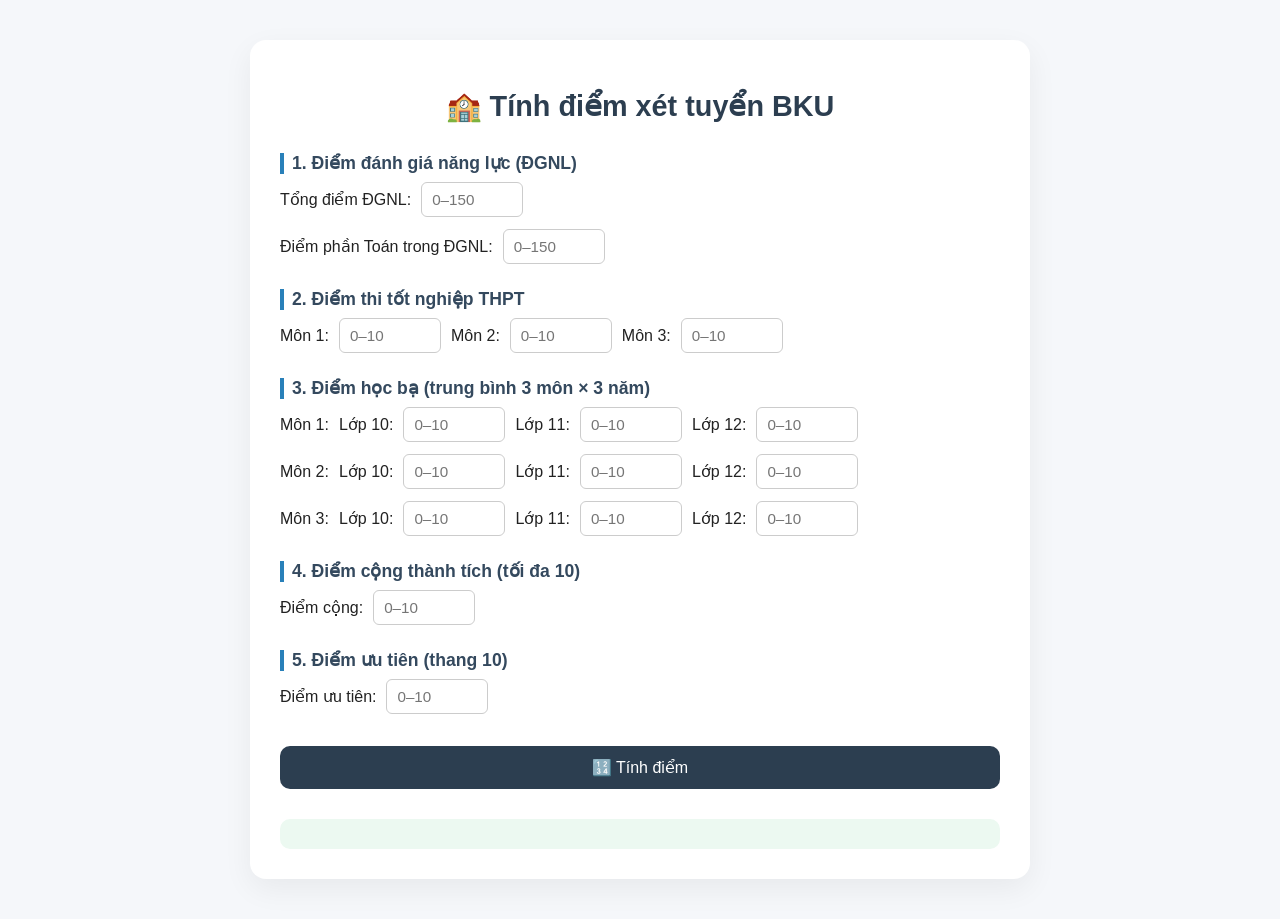
==== index.html @ 88053b02 "Add index.html to enable GitHub Pages website Co-authored-by: Kouskous56 <199128789+Kouskous56@users" ====
<!DOCTYPE html>
<html lang="vi">
<head>
  <meta charset="UTF-8" />
  <meta name="viewport" content="width=device-width, initial-scale=1.0" />
  <title>Tính điểm xét tuyển BKU (HCMUT)</title>
  <link rel="stylesheet" href="styleBKU.css" />
</head>
<body>
  <div class="container">
    <h1>🏫 Tính điểm xét tuyển BKU</h1>
    <form id="calcForm">

      <h2>1. Điểm đánh giá năng lực (ĐGNL)</h2>
      <div class="row">
        <label for="dgnl">Tổng điểm ĐGNL:</label>
        <input type="number" id="dgnl" min="0" max="150" step="0.01" placeholder="0–150" />
      </div>
      <div class="row">
        <label for="toan">Điểm phần Toán trong ĐGNL:</label>
        <input type="number" id="toan" min="0" max="150" step="0.01" placeholder="0–150" />
      </div>

      <h2>2. Điểm thi tốt nghiệp THPT</h2>
      <div class="row">
        <label for="thpt1">Môn 1:</label>
        <input type="number" id="thpt1" min="0" max="10" step="0.01" placeholder="0–10" />
        <label for="thpt2">Môn 2:</label>
        <input type="number" id="thpt2" min="0" max="10" step="0.01" placeholder="0–10" />
        <label for="thpt3">Môn 3:</label>
        <input type="number" id="thpt3" min="0" max="10" step="0.01" placeholder="0–10" />
      </div>

      <h2>3. Điểm học bạ (trung bình 3 môn × 3 năm)</h2>
      <div class="row">
        <label>Môn 1:</label>
        <label for="tb1_10">Lớp 10:</label>
        <input type="number" id="tb1_10" min="0" max="10" step="0.01" placeholder="0–10" />
        <label for="tb1_11">Lớp 11:</label>
        <input type="number" id="tb1_11" min="0" max="10" step="0.01" placeholder="0–10" />
        <label for="tb1_12">Lớp 12:</label>
        <input type="number" id="tb1_12" min="0" max="10" step="0.01" placeholder="0–10" />
      </div>
      <div class="row">
        <label>Môn 2:</label>
        <label for="tb2_10">Lớp 10:</label>
        <input type="number" id="tb2_10" min="0" max="10" step="0.01" placeholder="0–10" />
        <label for="tb2_11">Lớp 11:</label>
        <input type="number" id="tb2_11" min="0" max="10" step="0.01" placeholder="0–10" />
        <label for="tb2_12">Lớp 12:</label>
        <input type="number" id="tb2_12" min="0" max="10" step="0.01" placeholder="0–10" />
      </div>
      <div class="row">
        <label>Môn 3:</label>
        <label for="tb3_10">Lớp 10:</label>
        <input type="number" id="tb3_10" min="0" max="10" step="0.01" placeholder="0–10" />
        <label for="tb3_11">Lớp 11:</label>
        <input type="number" id="tb3_11" min="0" max="10" step="0.01" placeholder="0–10" />
        <label for="tb3_12">Lớp 12:</label>
        <input type="number" id="tb3_12" min="0" max="10" step="0.01" placeholder="0–10" />
      </div>

      <h2>4. Điểm cộng thành tích (tối đa 10)</h2>
      <div class="row">
        <label for="diemThanhTich">Điểm cộng:</label>
        <input type="number" id="diemThanhTich" min="0" max="10" step="0.01" placeholder="0–10" />
      </div>

      <h2>5. Điểm ưu tiên (thang 10)</h2>
      <div class="row">
        <label for="diemUuTien">Điểm ưu tiên:</label>
        <input type="number" id="diemUuTien" min="0" max="10" step="0.01" placeholder="0–10" />
      </div>

      <button type="submit" aria-label="Tính điểm xét tuyển">🔢 Tính điểm</button>
    </form>

    <div id="result" class="result"></div>
  </div>

  <script src="scriptBKU.js"></script>
</body>
</html>
---- styleBKU.css ----
body {
  margin: 0;
  font-family: 'Segoe UI', Tahoma, Geneva, Verdana, sans-serif;
  background-color: #f5f7fa;
  color: #222;
}

.container {
  max-width: 720px;
  margin: 40px auto;
  padding: 30px;
  background-color: #ffffff;
  border-radius: 16px;
  box-shadow: 0 10px 30px rgba(0, 0, 0, 0.06);
}

h1 {
  text-align: center;
  font-size: 1.8rem;
  font-weight: 600;
  margin-bottom: 30px;
  color: #2c3e50;
}

h2 {
  font-size: 1.1rem;
  color: #34495e;
  margin-top: 25px;
  margin-bottom: 8px;
  border-left: 4px solid #2980b9;
  padding-left: 8px;
}

.row {
  display: flex;
  flex-wrap: nowrap;
  align-items: center;
  gap: 10px;
  margin-bottom: 12px;
}

.row label {
  min-width: 30px;
  font-weight: 500;
}

input[type="number"] {
  width: 80px;
  padding: 8px 10px;
  font-size: 0.95rem;
  border: 1px solid #ccc;
  border-radius: 6px;
  transition: border-color 0.3s ease;
}

input[type="number"]:focus {
  border-color: #3498db;
  outline: none;
}

button {
  width: 100%;
  padding: 12px;
  margin-top: 20px;
  background: #2c3e50;
  color: white;
  font-size: 1rem;
  border: none;
  border-radius: 10px;
  cursor: pointer;
  transition: background 0.3s ease;
}

button:hover {
  background: #1a252f;
}

.result {
  margin-top: 30px;
  font-size: 1.1rem;
  color: #27ae60;
  background: #ecf9f1;
  padding: 15px;
  border-radius: 10px;
  line-height: 1.6;
}
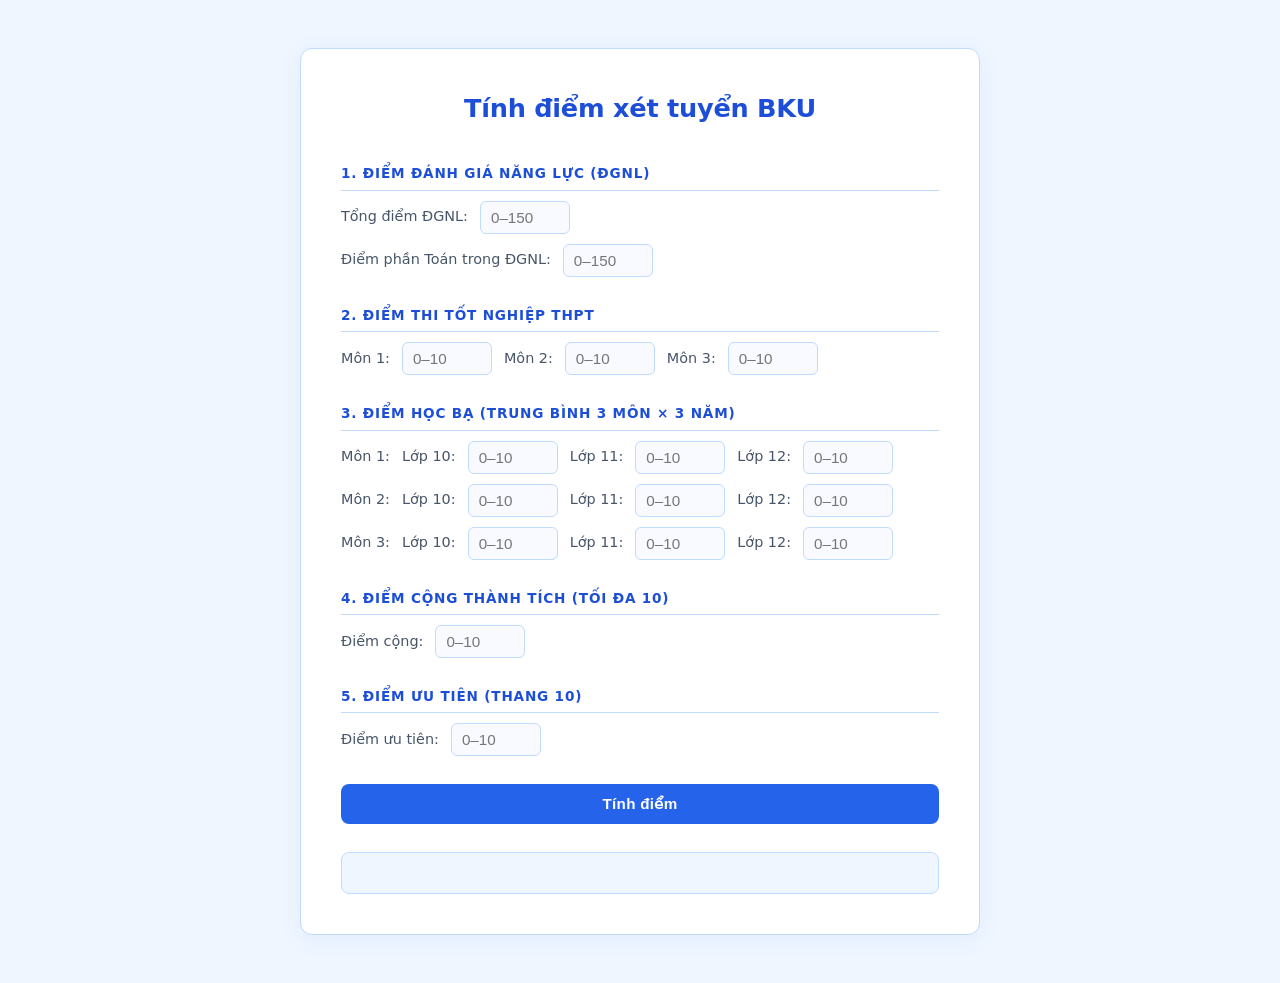
==== commit 8ec78f3e: "Hoàn thiện giao diện: minimalism, no icons, blue/white theme Co-authored-by: Kouskous56 <199128789+K" ====
--- a/index.html
+++ b/index.html
@@ -8,7 +8,7 @@
 </head>
 <body>
   <div class="container">
-    <h1>🏫 Tính điểm xét tuyển BKU</h1>
+    <h1>Tính điểm xét tuyển BKU</h1>
     <form id="calcForm">
 
       <h2>1. Điểm đánh giá năng lực (ĐGNL)</h2>
@@ -72,7 +72,7 @@
         <input type="number" id="diemUuTien" min="0" max="10" step="0.01" placeholder="0–10" />
       </div>
 
-      <button type="submit" aria-label="Tính điểm xét tuyển">🔢 Tính điểm</button>
+      <button type="submit" aria-label="Tính điểm xét tuyển">Tính điểm</button>
     </form>
 
     <div id="result" class="result"></div>
--- a/styleBKU.css
+++ b/styleBKU.css
@@ -1,86 +1,135 @@
+*, *::before, *::after {
+  box-sizing: border-box;
+}
+
 body {
   margin: 0;
-  font-family: 'Segoe UI', Tahoma, Geneva, Verdana, sans-serif;
-  background-color: #f5f7fa;
-  color: #222;
+  font-family: 'Segoe UI', system-ui, sans-serif;
+  background-color: #eff6ff;
+  color: #1e293b;
+  line-height: 1.5;
 }
 
 .container {
-  max-width: 720px;
-  margin: 40px auto;
-  padding: 30px;
+  max-width: 680px;
+  margin: 48px auto;
+  padding: 40px;
   background-color: #ffffff;
-  border-radius: 16px;
-  box-shadow: 0 10px 30px rgba(0, 0, 0, 0.06);
+  border-radius: 12px;
+  border: 1px solid #bfdbfe;
+  box-shadow: 0 4px 24px rgba(37, 99, 235, 0.07);
 }
 
 h1 {
   text-align: center;
-  font-size: 1.8rem;
-  font-weight: 600;
-  margin-bottom: 30px;
-  color: #2c3e50;
+  font-size: 1.6rem;
+  font-weight: 700;
+  margin: 0 0 36px;
+  color: #1d4ed8;
+  letter-spacing: -0.01em;
 }
 
 h2 {
-  font-size: 1.1rem;
-  color: #34495e;
-  margin-top: 25px;
-  margin-bottom: 8px;
-  border-left: 4px solid #2980b9;
-  padding-left: 8px;
+  font-size: 0.85rem;
+  font-weight: 600;
+  text-transform: uppercase;
+  letter-spacing: 0.06em;
+  color: #1d4ed8;
+  margin: 28px 0 10px;
+  padding-bottom: 6px;
+  border-bottom: 1px solid #bfdbfe;
 }
 
 .row {
   display: flex;
-  flex-wrap: nowrap;
+  flex-wrap: wrap;
   align-items: center;
-  gap: 10px;
-  margin-bottom: 12px;
+  gap: 8px 12px;
+  margin-bottom: 10px;
 }
 
 .row label {
-  min-width: 30px;
+  font-size: 0.9rem;
   font-weight: 500;
+  color: #475569;
+  white-space: nowrap;
 }
 
 input[type="number"] {
-  width: 80px;
-  padding: 8px 10px;
+  width: 90px;
+  min-width: 0;
+  max-width: 100%;
+  padding: 7px 10px;
   font-size: 0.95rem;
-  border: 1px solid #ccc;
+  border: 1px solid #bfdbfe;
   border-radius: 6px;
-  transition: border-color 0.3s ease;
+  background: #f8faff;
+  color: #1e293b;
+  transition: border-color 0.2s, box-shadow 0.2s;
 }
 
 input[type="number"]:focus {
-  border-color: #3498db;
+  border-color: #2563eb;
+  box-shadow: 0 0 0 3px rgba(37, 99, 235, 0.15);
   outline: none;
+  background: #ffffff;
 }
 
 button {
+  display: block;
   width: 100%;
-  padding: 12px;
-  margin-top: 20px;
-  background: #2c3e50;
-  color: white;
-  font-size: 1rem;
+  padding: 11px;
+  margin-top: 28px;
+  background: #2563eb;
+  color: #ffffff;
+  font-size: 0.95rem;
+  font-weight: 600;
+  letter-spacing: 0.02em;
   border: none;
-  border-radius: 10px;
+  border-radius: 8px;
   cursor: pointer;
-  transition: background 0.3s ease;
+  transition: background 0.2s;
 }
 
 button:hover {
-  background: #1a252f;
+  background: #1d4ed8;
+}
+
+button:active {
+  background: #1e40af;
 }
 
 .result {
-  margin-top: 30px;
-  font-size: 1.1rem;
-  color: #27ae60;
-  background: #ecf9f1;
-  padding: 15px;
-  border-radius: 10px;
-  line-height: 1.6;
+  margin-top: 28px;
+  font-size: 0.95rem;
+  color: #1e293b;
+  background: #eff6ff;
+  border: 1px solid #bfdbfe;
+  padding: 20px 24px;
+  border-radius: 8px;
+  line-height: 1.8;
 }
+
+.result p {
+  margin: 0 0 4px;
+}
+
+.result hr {
+  border: none;
+  border-top: 1px solid #bfdbfe;
+  margin: 14px 0;
+}
+
+.result .result-total {
+  font-size: 1.15rem;
+  font-weight: 700;
+  color: #1d4ed8;
+  margin: 0;
+}
+
+@media (max-width: 600px) {
+  .container {
+    margin: 20px;
+    padding: 24px 20px;
+  }
+}
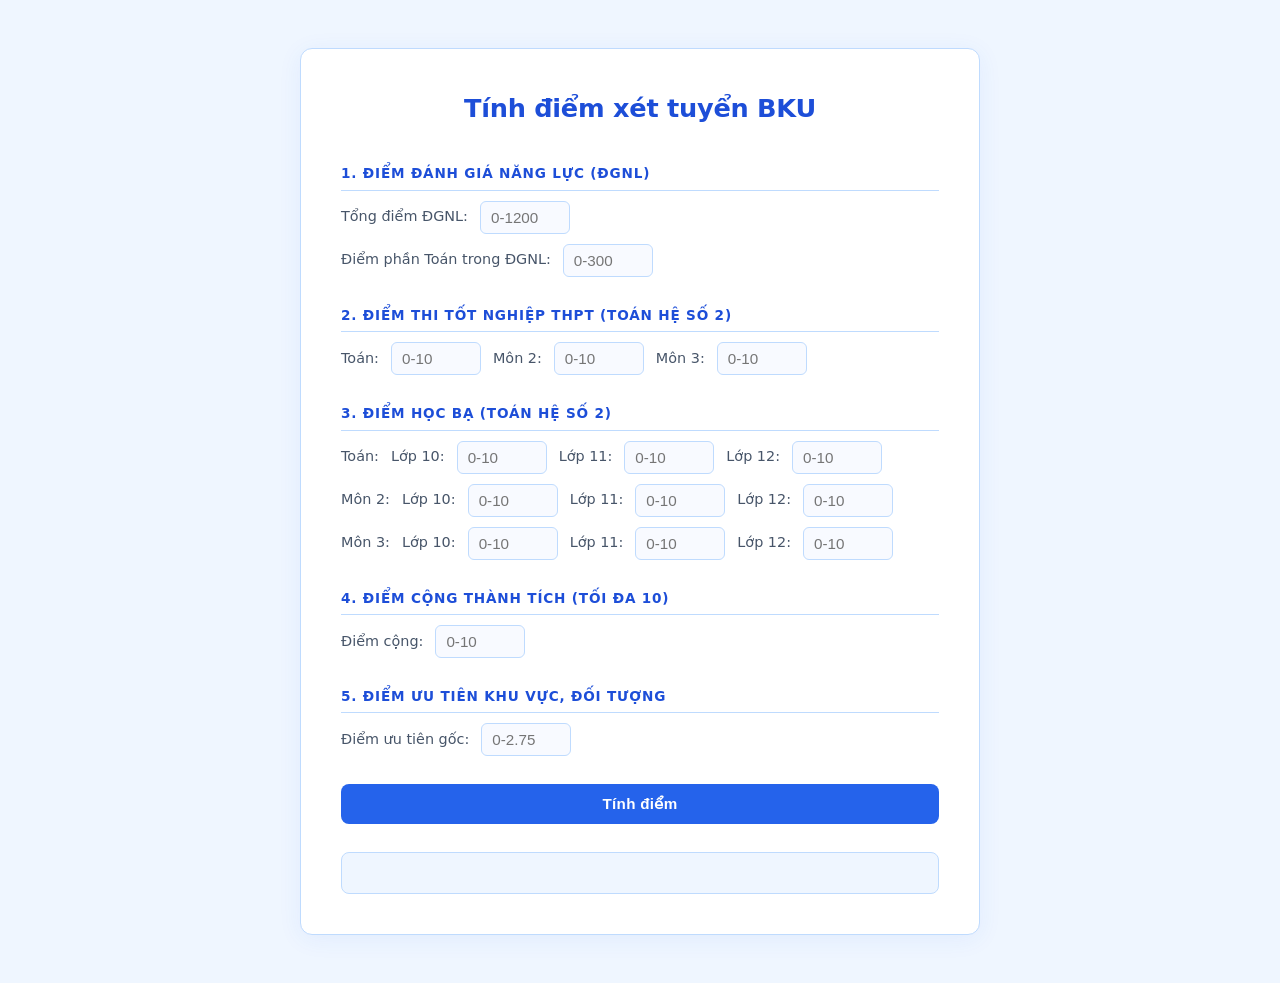
==== commit 23d82802: "Update HCMUT 2026 score formula" ====
--- a/index.html
+++ b/index.html
@@ -14,62 +14,62 @@
       <h2>1. Điểm đánh giá năng lực (ĐGNL)</h2>
       <div class="row">
         <label for="dgnl">Tổng điểm ĐGNL:</label>
-        <input type="number" id="dgnl" min="0" max="150" step="0.01" placeholder="0–150" />
+        <input type="number" id="dgnl" min="0" max="1200" step="0.01" placeholder="0-1200" required />
       </div>
       <div class="row">
         <label for="toan">Điểm phần Toán trong ĐGNL:</label>
-        <input type="number" id="toan" min="0" max="150" step="0.01" placeholder="0–150" />
+        <input type="number" id="toan" min="0" max="300" step="0.01" placeholder="0-300" required />
       </div>
 
-      <h2>2. Điểm thi tốt nghiệp THPT</h2>
+      <h2>2. Điểm thi tốt nghiệp THPT (Toán hệ số 2)</h2>
       <div class="row">
-        <label for="thpt1">Môn 1:</label>
-        <input type="number" id="thpt1" min="0" max="10" step="0.01" placeholder="0–10" />
+        <label for="thpt1">Toán:</label>
+        <input type="number" id="thpt1" min="0" max="10" step="0.01" placeholder="0-10" required />
         <label for="thpt2">Môn 2:</label>
-        <input type="number" id="thpt2" min="0" max="10" step="0.01" placeholder="0–10" />
+        <input type="number" id="thpt2" min="0" max="10" step="0.01" placeholder="0-10" required />
         <label for="thpt3">Môn 3:</label>
-        <input type="number" id="thpt3" min="0" max="10" step="0.01" placeholder="0–10" />
+        <input type="number" id="thpt3" min="0" max="10" step="0.01" placeholder="0-10" required />
       </div>
 
-      <h2>3. Điểm học bạ (trung bình 3 môn × 3 năm)</h2>
+      <h2>3. Điểm học bạ (Toán hệ số 2)</h2>
       <div class="row">
-        <label>Môn 1:</label>
+        <label>Toán:</label>
         <label for="tb1_10">Lớp 10:</label>
-        <input type="number" id="tb1_10" min="0" max="10" step="0.01" placeholder="0–10" />
+        <input type="number" id="tb1_10" min="0" max="10" step="0.01" placeholder="0-10" required />
         <label for="tb1_11">Lớp 11:</label>
-        <input type="number" id="tb1_11" min="0" max="10" step="0.01" placeholder="0–10" />
+        <input type="number" id="tb1_11" min="0" max="10" step="0.01" placeholder="0-10" required />
         <label for="tb1_12">Lớp 12:</label>
-        <input type="number" id="tb1_12" min="0" max="10" step="0.01" placeholder="0–10" />
+        <input type="number" id="tb1_12" min="0" max="10" step="0.01" placeholder="0-10" required />
       </div>
       <div class="row">
         <label>Môn 2:</label>
         <label for="tb2_10">Lớp 10:</label>
-        <input type="number" id="tb2_10" min="0" max="10" step="0.01" placeholder="0–10" />
+        <input type="number" id="tb2_10" min="0" max="10" step="0.01" placeholder="0-10" required />
         <label for="tb2_11">Lớp 11:</label>
-        <input type="number" id="tb2_11" min="0" max="10" step="0.01" placeholder="0–10" />
+        <input type="number" id="tb2_11" min="0" max="10" step="0.01" placeholder="0-10" required />
         <label for="tb2_12">Lớp 12:</label>
-        <input type="number" id="tb2_12" min="0" max="10" step="0.01" placeholder="0–10" />
+        <input type="number" id="tb2_12" min="0" max="10" step="0.01" placeholder="0-10" required />
       </div>
       <div class="row">
         <label>Môn 3:</label>
         <label for="tb3_10">Lớp 10:</label>
-        <input type="number" id="tb3_10" min="0" max="10" step="0.01" placeholder="0–10" />
+        <input type="number" id="tb3_10" min="0" max="10" step="0.01" placeholder="0-10" required />
         <label for="tb3_11">Lớp 11:</label>
-        <input type="number" id="tb3_11" min="0" max="10" step="0.01" placeholder="0–10" />
+        <input type="number" id="tb3_11" min="0" max="10" step="0.01" placeholder="0-10" required />
         <label for="tb3_12">Lớp 12:</label>
-        <input type="number" id="tb3_12" min="0" max="10" step="0.01" placeholder="0–10" />
+        <input type="number" id="tb3_12" min="0" max="10" step="0.01" placeholder="0-10" required />
       </div>
 
       <h2>4. Điểm cộng thành tích (tối đa 10)</h2>
       <div class="row">
         <label for="diemThanhTich">Điểm cộng:</label>
-        <input type="number" id="diemThanhTich" min="0" max="10" step="0.01" placeholder="0–10" />
+        <input type="number" id="diemThanhTich" min="0" max="10" step="0.01" placeholder="0-10" />
       </div>
 
-      <h2>5. Điểm ưu tiên (thang 10)</h2>
+      <h2>5. Điểm ưu tiên khu vực, đối tượng</h2>
       <div class="row">
-        <label for="diemUuTien">Điểm ưu tiên:</label>
-        <input type="number" id="diemUuTien" min="0" max="10" step="0.01" placeholder="0–10" />
+        <label for="diemUuTien">Điểm ưu tiên gốc:</label>
+        <input type="number" id="diemUuTien" min="0" max="2.75" step="0.01" placeholder="0-2.75" />
       </div>
 
       <button type="submit" aria-label="Tính điểm xét tuyển">Tính điểm</button>
